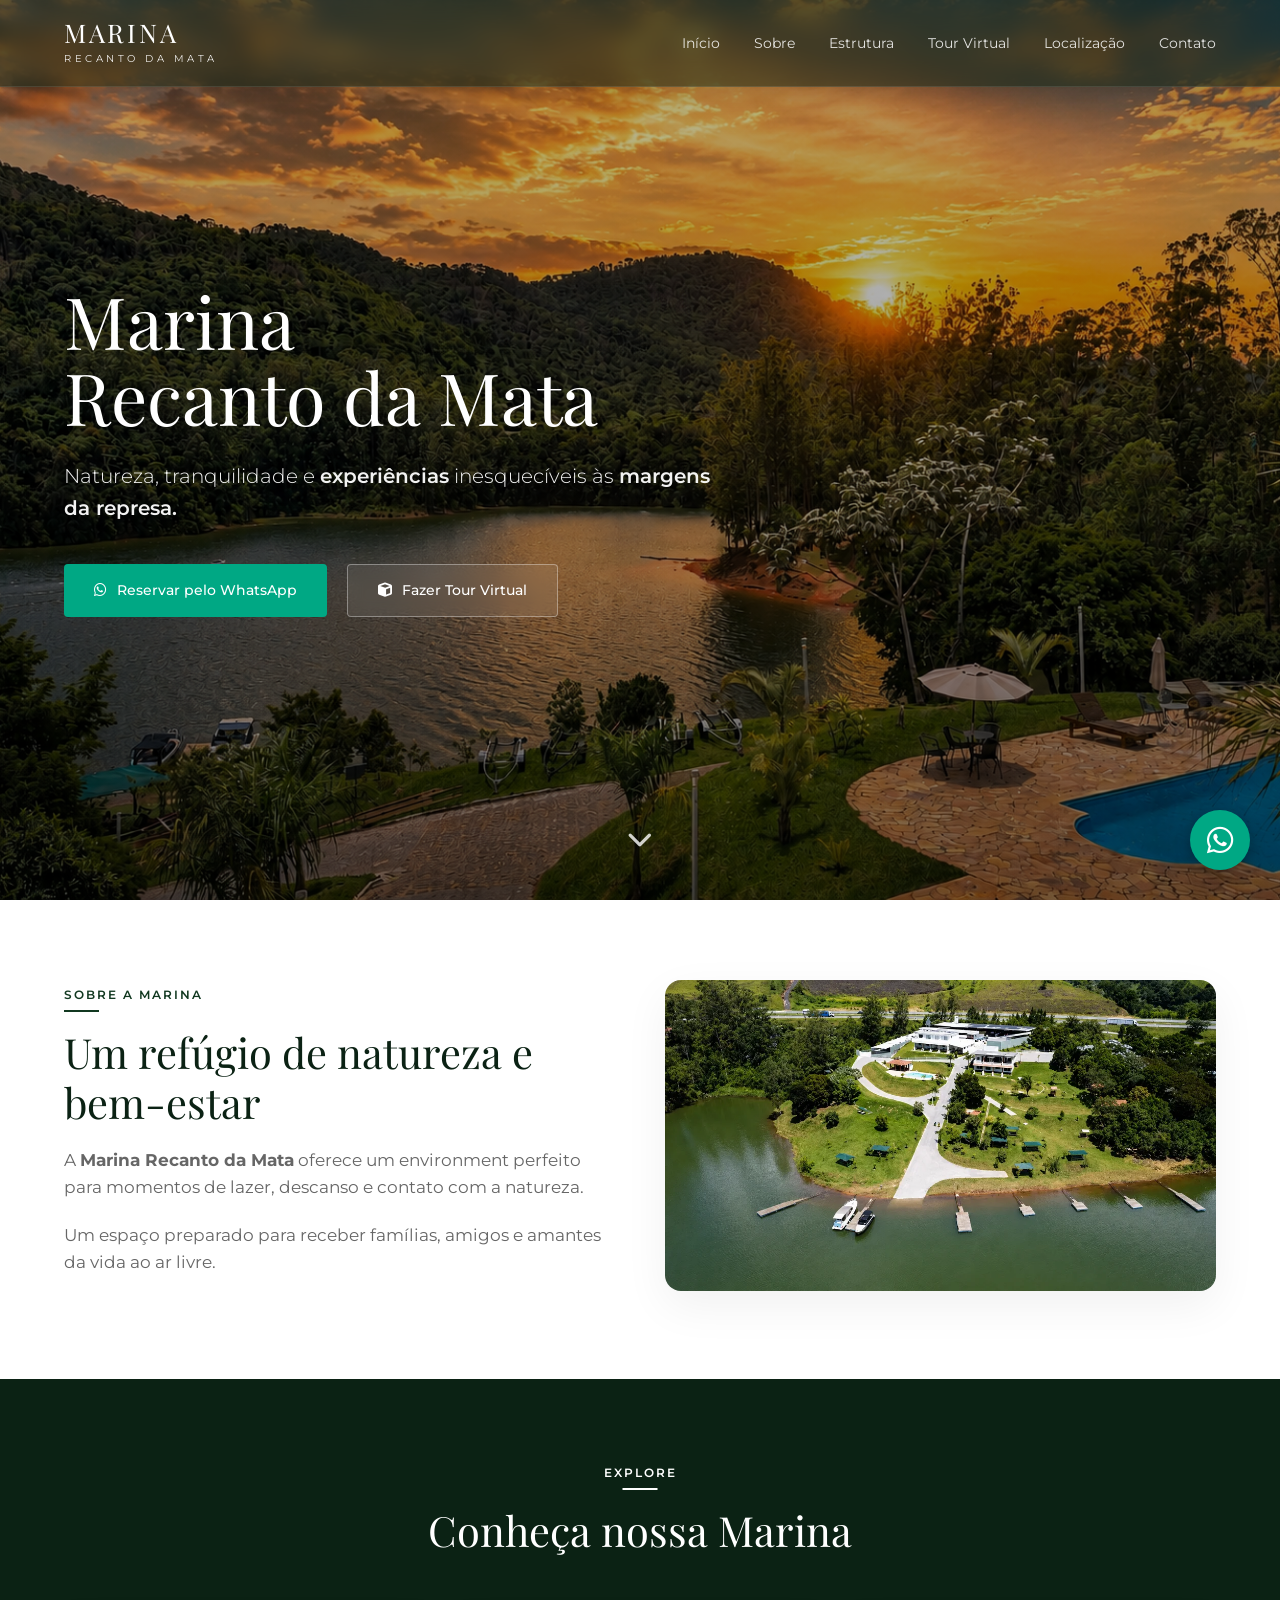
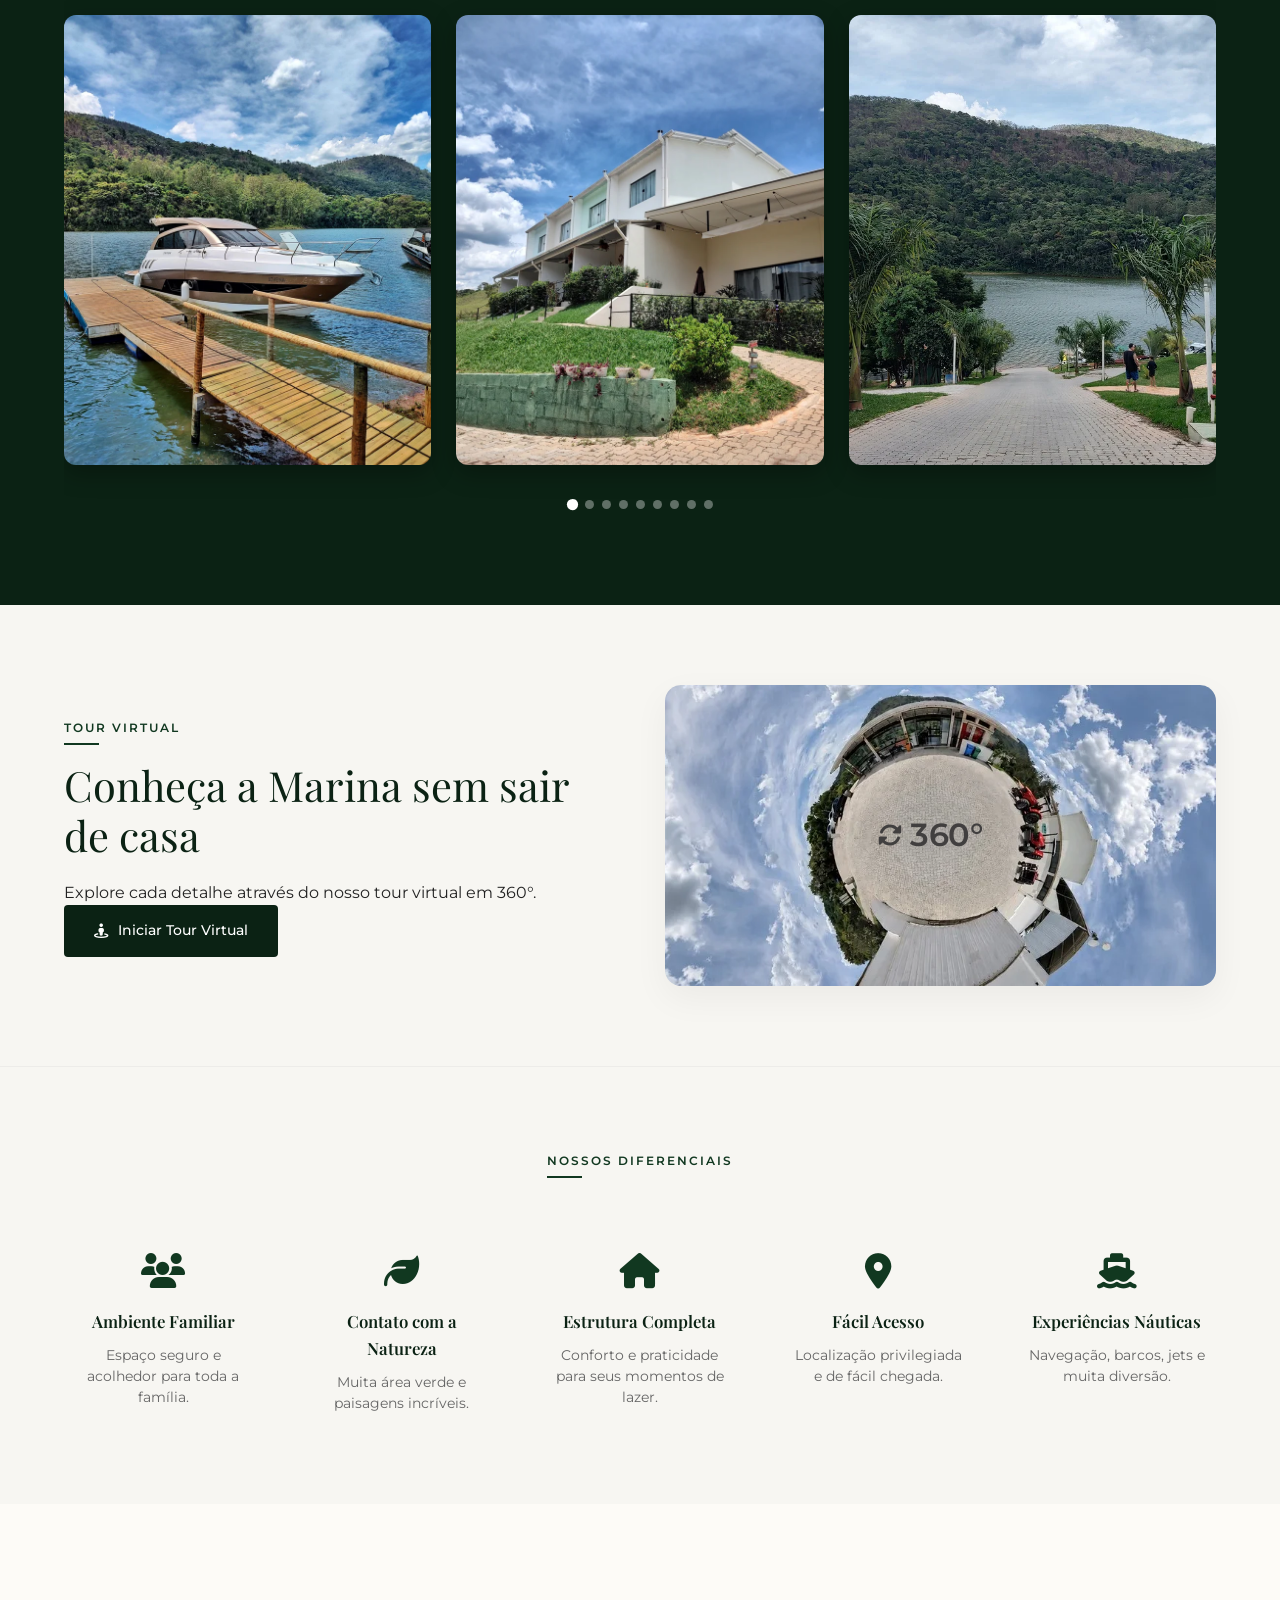
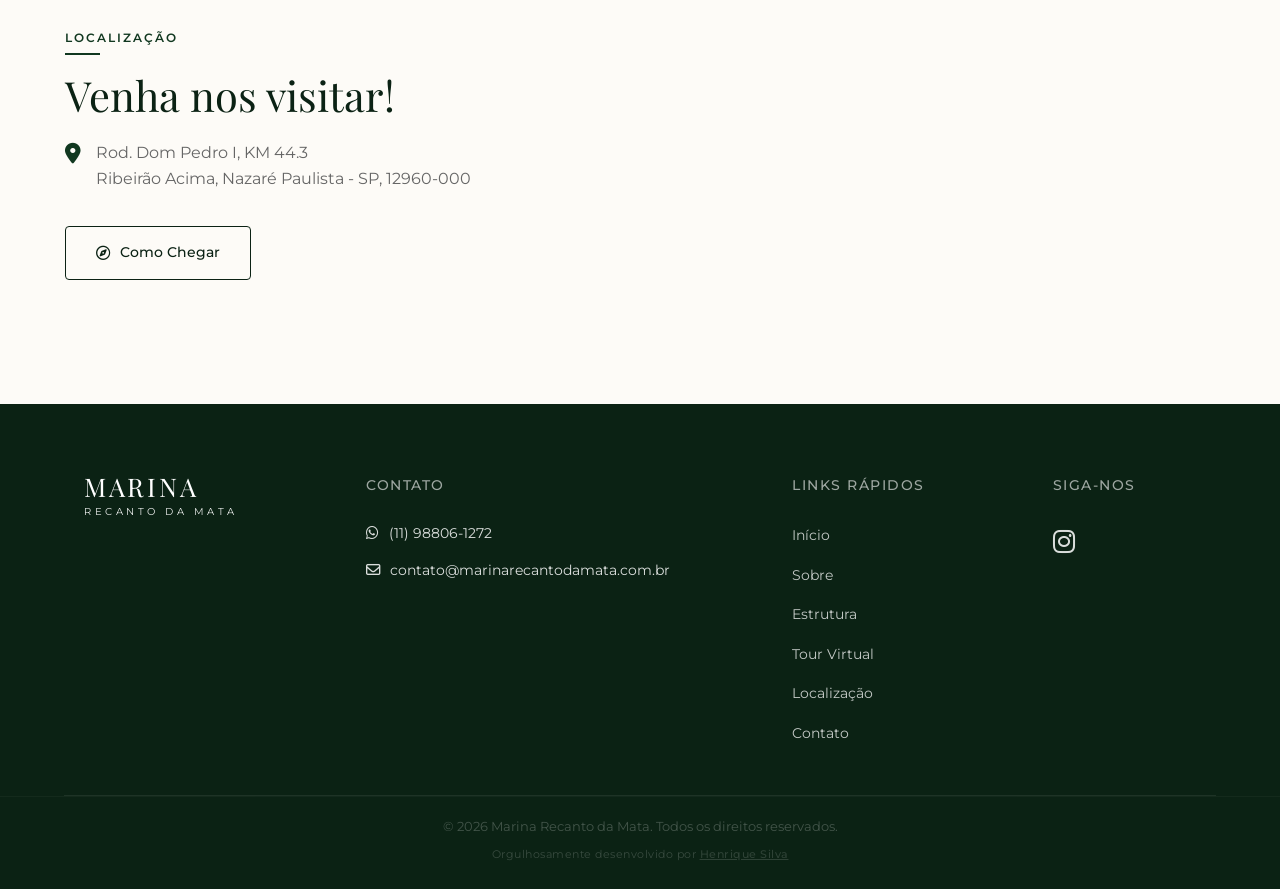
==== index.html @ a74bae54 "Versão final otimizada e ofuscada" ====
<!doctype html>
<html lang=pt-BR>
<head>
<meta charset=UTF-8>
<meta name=viewport content="width=device-width,initial-scale=1">
<title>Marina Recanto da Mata</title>
<link rel=preconnect href=https://fonts.googleapis.com>
<link rel=preconnect href=https://fonts.gstatic.com crossorigin>
<link href="https://fonts.googleapis.com/css2?family=Montserrat:wght@300;400;500;600&family=Playfair+Display:wght@400;600;700&display=swap" rel=stylesheet>
<link rel=stylesheet href=https://cdnjs.cloudflare.com/ajax/libs/font-awesome/6.4.0/css/all.min.css>
<link rel=stylesheet href=https://cdn.jsdelivr.net/npm/swiper@11/swiper-bundle.min.css>
<link rel=stylesheet href=https://cdn.jsdelivr.net/npm/@fancyapps/ui@5.0/dist/fancybox/fancybox.css>
<link rel=stylesheet href=style.css>
</head>
<body>
<header class=main-header>
<div class="container header-container">
<div class=logo>
<span class=logo-title>MARINA</span>
<span class=logo-subtitle>RECANTO DA MATA</span>
</div>
<nav class=nav-menu>
<a href=#inicio>Início</a>
<a href=#sobre>Sobre</a>
<a href=#estrutura>Estrutura</a>
<a href=#tour>Tour Virtual</a>
<a href=#localizacao>Localização</a>
<a href=#contato>Contato</a>
</nav>
</div>
</header>
<section id=inicio class=hero-section>
<div class="container hero-container">
<h1>Marina<br>Recanto da Mata</h1>
<p class=hero-tagline>Natureza, tranquilidade e <strong>experiências</strong> inesquecíveis às <strong>margens da represa.</strong></p>
<div class=hero-buttons>
<a href=https://wa.me/5511988061272 target=_blank class="btn btn-whatsapp">
<i class="fab fa-whatsapp"></i> Reservar pelo WhatsApp
</a>
<a href=#tour class="btn btn-tour">
<i class="fas fa-cube"></i> Fazer Tour Virtual
</a>
</div>
</div>
<div class=scroll-arrow>
<i class="fas fa-chevron-down"></i>
</div>
</section>
<section id=sobre class=sobre-section>
<div class="container grid-2">
<div class=sobre-content>
<span class=section-badge>SOBRE A MARINA</span>
<h2>Um refúgio de natureza e bem-estar</h2>
<p>A <strong>Marina Recanto da Mata</strong> oferece um environment perfeito para momentos de lazer, descanso e contato com a natureza.</p>
<p>Um espaço preparado para receber famílias, amigos e amantes da vida ao ar livre.</p>
</div>
<div class=sobre-image>
<img src=assets/sobre-marina.webp alt="Vista aérea da Marina Recanto da Mata">
</div>
</div>
</section>
<section id=estrutura class=explore-section>
<div class="container text-center">
<span class="section-badge badge-light">EXPLORE</span>
<h2 class=text-white>Conheça nossa Marina</h2>
<div class="swiper mySwiper">
<div class=swiper-wrapper>
<div class=swiper-slide>
<div class=gallery-item>
<a href=assets/galeria1_resultado.webp data-fancybox=galeria-marina>
<img src=assets/galeria1_resultado.webp alt="Estrutura 1">
</a>
</div>
</div>
<div class=swiper-slide>
<div class=gallery-item>
<a href=assets/galeria2_resultado.webp data-fancybox=galeria-marina>
<img src=assets/galeria2_resultado.webp alt="Estrutura 2">
</a>
</div>
</div>
<div class=swiper-slide>
<div class=gallery-item>
<a href=assets/galeria3_resultado.webp data-fancybox=galeria-marina>
<img src=assets/galeria3_resultado.webp alt="Estrutura 3">
</a>
</div>
</div>
<div class=swiper-slide>
<div class=gallery-item>
<a href=assets/galeria4_resultado.webp data-fancybox=galeria-marina>
<img src=assets/galeria4_resultado.webp alt="Estrutura 4">
</a>
</div>
</div>
<div class=swiper-slide>
<div class=gallery-item>
<a href=assets/galeria5_resultado.webp data-fancybox=galeria-marina>
<img src=assets/galeria5_resultado.webp alt="Estrutura 5">
</a>
</div>
</div>
<div class=swiper-slide>
<div class=gallery-item>
<a href=assets/galeria6_resultado.webp data-fancybox=galeria-marina>
<img src=assets/galeria6_resultado.webp alt="Estrutura 6">
</a>
</div>
</div>
<div class=swiper-slide>
<div class=gallery-item>
<a href=assets/galeria7_resultado.webp data-fancybox=galeria-marina>
<img src=assets/galeria7_resultado.webp alt="Estrutura 7">
</a>
</div>
</div>
<div class=swiper-slide>
<div class=gallery-item>
<a href=assets/galeria8_resultado.webp data-fancybox=galeria-marina>
<img src=assets/galeria8_resultado.webp alt="Estrutura 8">
</a>
</div>
</div>
<div class=swiper-slide>
<div class=gallery-item>
<a href=assets/galeria9_resultado.webp data-fancybox=galeria-marina>
<img src=assets/galeria9_resultado.webp alt="Estrutura 9">
</a>
</div>
</div>
</div>
<div class=swiper-pagination></div>
</div>
</div>
</section>
<section id=tour class=tour-section>
<div class="container grid-2">
<div class=tour-content>
<span class=section-badge>TOUR VIRTUAL</span>
<h2>Conheça a Marina sem sair de casa</h2>
<p>Explore cada detalhe através do nosso tour virtual em 360°.</p>
<a href=# class="btn btn-dark-tour"><i class="fas fa-street-view"></i> Iniciar Tour Virtual</a>
</div>
<div class=tour-banner>
<img src=assets/preview-tour.webp alt="Preview Tour 360">
<div class=badge-360>
<i class="fas fa-sync-alt"></i><span>360°</span>
</div>
</div>
</div>
</section>
<section class=diferenciais-section>
<div class=container>
<div class=text-center>
<span class=section-badge>NOSSOS DIFERENCIAIS</span>
</div>
<div class=diferenciais-grid>
<div class=diferencial-item>
<i class="fas fa-users item-icon"></i>
<h3>Ambiente Familiar</h3>
<p>Espaço seguro e acolhedor para toda a família.</p>
</div>
<div class=diferencial-item>
<i class="fas fa-leaf item-icon"></i>
<h3>Contato com a Natureza</h3>
<p>Muita área verde e paisagens incríveis.</p>
</div>
<div class=diferencial-item>
<i class="fas fa-home item-icon"></i>
<h3>Estrutura Completa</h3>
<p>Conforto e praticidade para seus momentos de lazer.</p>
</div>
<div class=diferencial-item>
<i class="fas fa-map-marker-alt item-icon"></i>
<h3>Fácil Acesso</h3>
<p>Localização privilegiada e de fácil chegada.</p>
</div>
<div class=diferencial-item>
<i class="fas fa-ship item-icon"></i>
<h3>Experiências Náuticas</h3>
<p>Navegação, barcos, jets e muita diversão.</p>
</div>
</div>
</div>
</section>
<section id=localizacao class=localizacao-section>
<div class="container-fluid grid-2-special">
<div class=localizacao-content>
<span class=section-badge>LOCALIZAÇÃO</span>
<h2>Venha nos visitar!</h2>
<div class=address-box>
<i class="fas fa-map-marker-alt"></i>
<p>Rod. Dom Pedro I, KM 44.3<br>Ribeirão Acima, Nazaré Paulista - SP, 12960-000</p>
</div>
<a href=https://maps.app.goo.gl/9sa6LUnuPkdQ67Bv5 target=_blank class="btn btn-outline-dark">
<i class="far fa-compass"></i> Como Chegar
</a>
</div>
<div class=map-container>
<iframe src="https://www.google.com/maps/embed?pb=!1m18!1m12!1m3!1d3667.5814678213937!2d-46.33232830901492!3d-23.18547078140979!2m3!1f0!2f0!3f0!3m2!1i1024!2i768!4f13.1!3m3!1m2!1s0x94ce9b3322a90127%3A0x82143a314d010b9f!2sMarina%20Recanto%20da%20Mata!5e0!3m2!1spt-BR!2sbr!4v1780842543888!5m2!1spt-BR!2sbr" width=100% height=100% style=border:0 allowfullscreen loading=lazy referrerpolicy=no-referrer-when-downgrade>
</iframe>
</div>
</div>
</section>
<footer id=contato class=main-footer>
<div class="container footer-container">
<div class=footer-brand>
<span class=logo-title>MARINA</span>
<span class=logo-subtitle>RECANTO DA MATA</span>
</div>
<div class=footer-column>
<h4>Contato</h4>
<ul class=footer-contact-list>
<li><i class="fab fa-whatsapp"></i> (11) 98806-1272</li>
<li><i class="far fa-envelope"></i> contato@marinarecantodamata.com.br</li>
</ul>
</div>
<div class=footer-column>
<h4>Links Rápidos</h4>
<ul class=footer-links-list>
<li><a href=#inicio>Início</a></li>
<li><a href=#sobre>Sobre</a></li>
<li><a href=#estrutura>Estrutura</a></li>
<li><a href=#tour>Tour Virtual</a></li>
<li><a href=#localizacao>Localização</a></li>
<li><a href=#contato>Contato</a></li>
</ul>
</div>
<div class=footer-column>
<h4>Siga-nos</h4>
<div class=social-icons>
<a href="https://www.instagram.com/marinarecantodamata/?utm_medium=copy_link" target=_blank><i class="fab fa-instagram"></i></a>
</div>
</div>
</div>
<div class="footer-bottom text-center" style="border-top:1px solid rgba(255,255,255,.08);padding-top:20px">
<p style=font-size:.8rem;opacity:.5;margin:0>© 2026 Marina Recanto da Mata. Todos os direitos reservados.</p>
<p style=margin-top:8px;font-size:.7rem;opacity:.4;letter-spacing:.5px>
Orgulhosamente desenvolvido por
<a href=https://wa.me/5511999814081 target=_blank style=color:#fff;text-decoration:underline;font-weight:500;opacity:.8>
Henrique Silva
</a>
</p>
</div>
</footer>
<a href=https://wa.me/5511988061272 target=_blank class=whatsapp-floating>
<i class="fab fa-whatsapp"></i>
</a>
<script src=https://cdn.jsdelivr.net/npm/swiper@11/swiper-bundle.min.js></script>
<script src=https://cdn.jsdelivr.net/npm/@fancyapps/ui@5.0/dist/fancybox/fancybox.umd.js></script>
<script src=script.js></script>
</body>
</html>
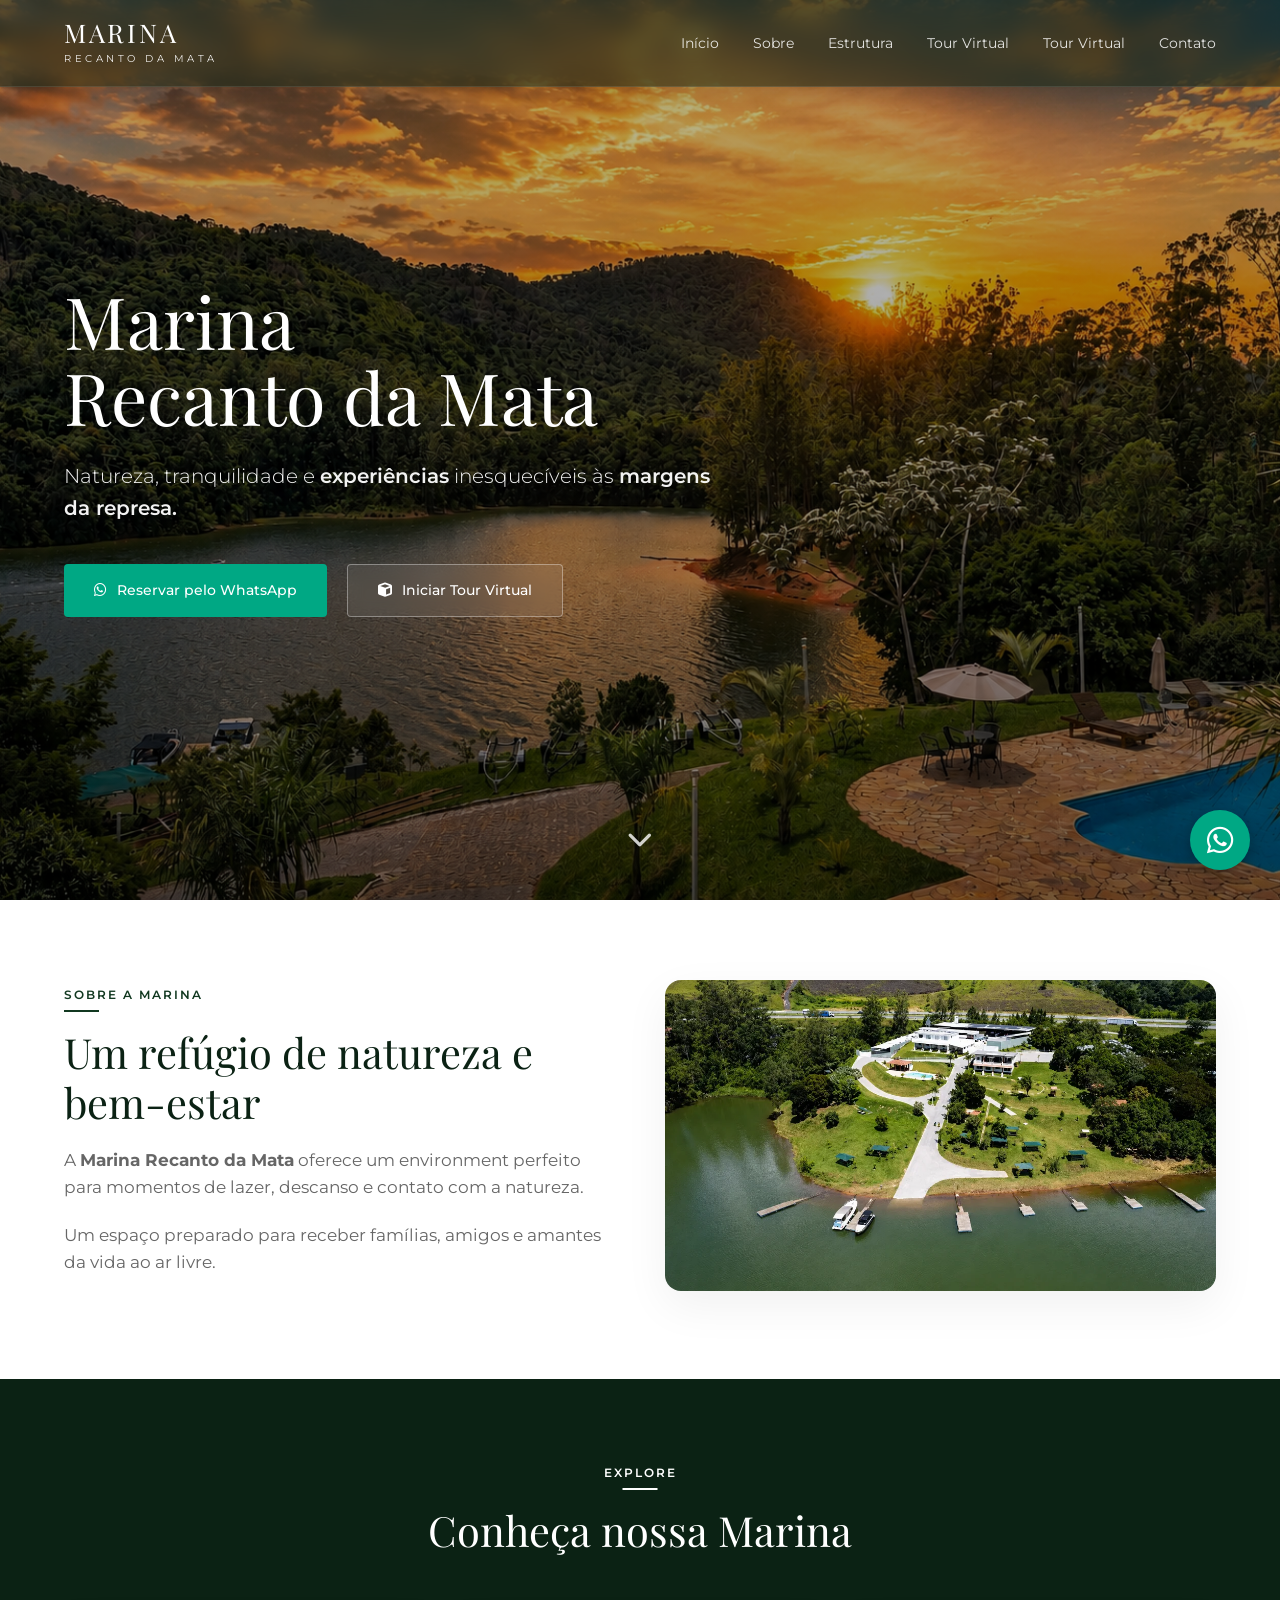
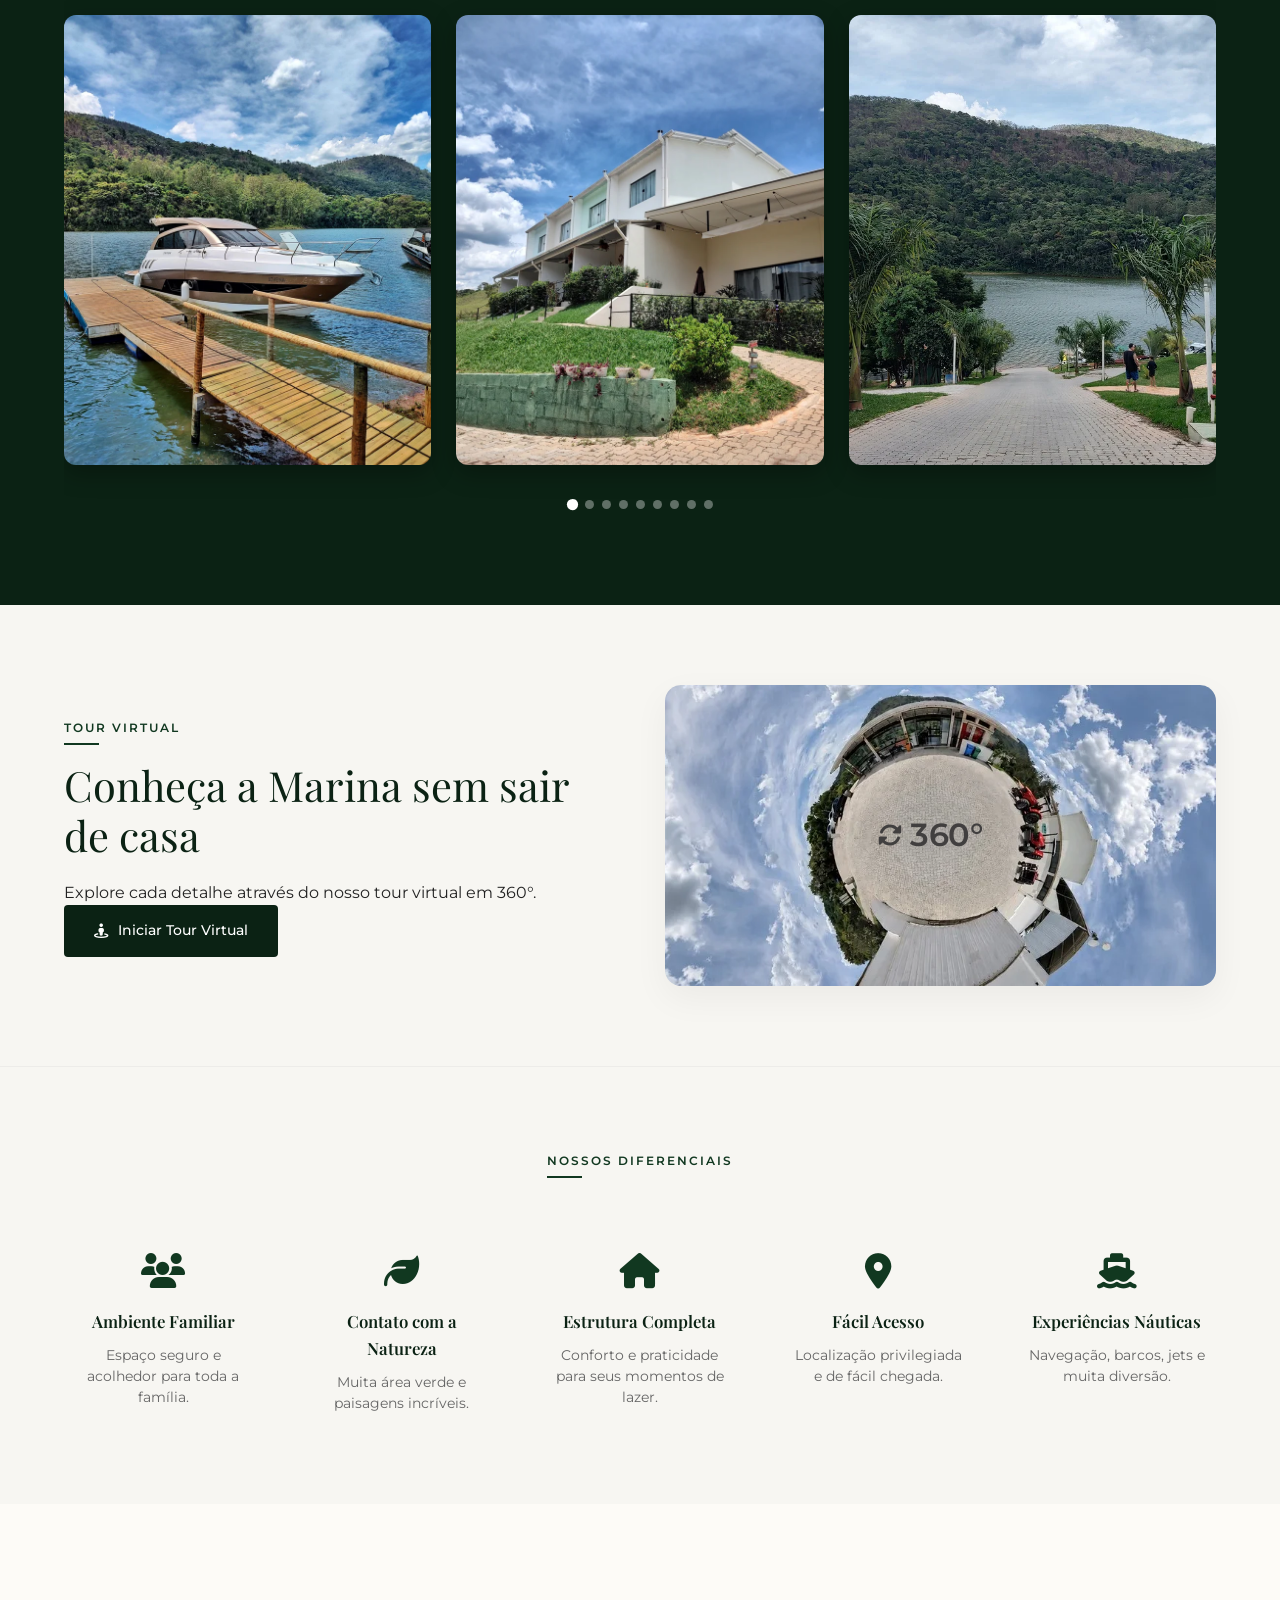
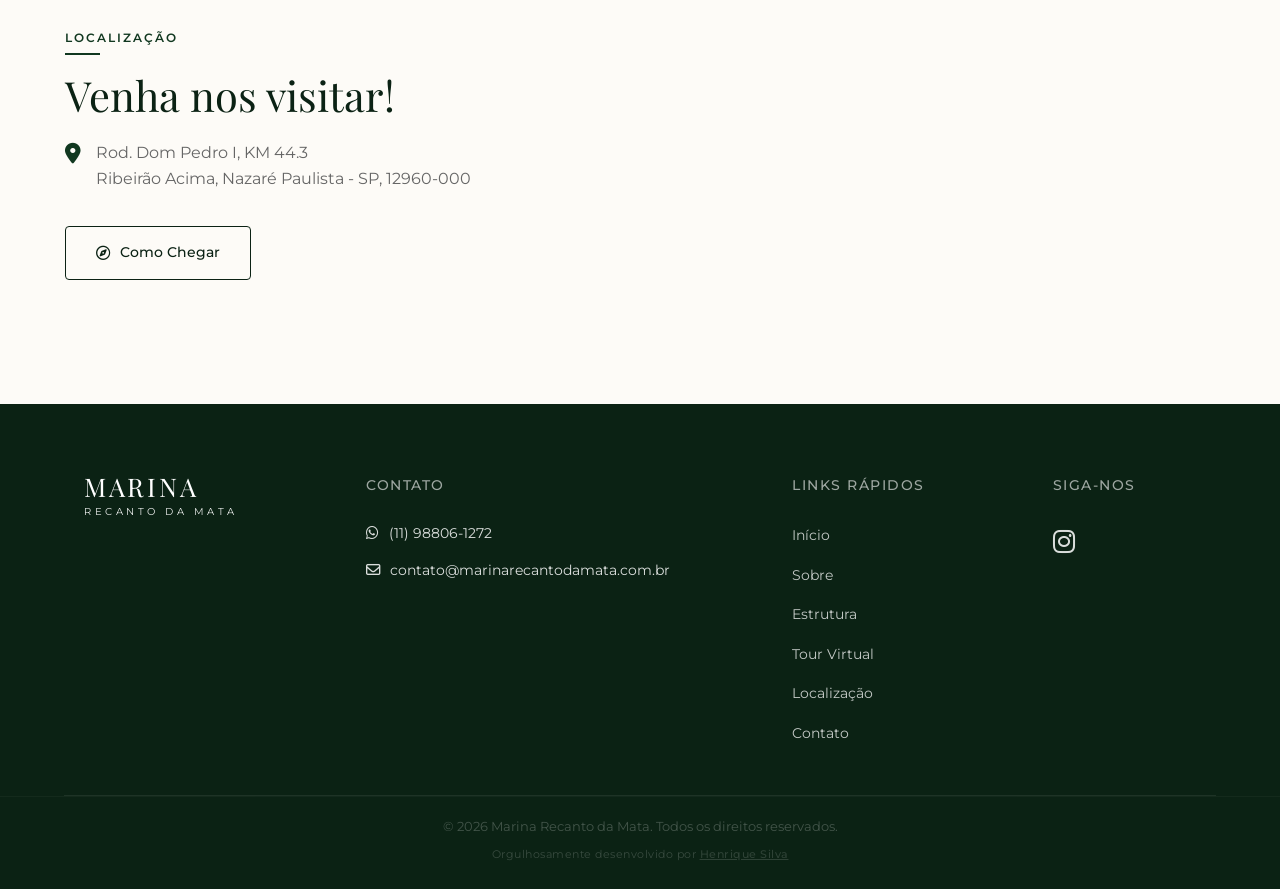
==== commit 89d98637: "adição tour virtual" ====
--- a/index.html
+++ b/index.html
@@ -25,7 +25,7 @@
 <a href=#sobre>Sobre</a>
 <a href=#estrutura>Estrutura</a>
 <a href=#tour>Tour Virtual</a>
-<a href=#localizacao>Localização</a>
+<a href="tour-marina-destino/index.html">Tour Virtual</a>
 <a href=#contato>Contato</a>
 </nav>
 </div>
@@ -38,8 +38,8 @@
 <a href=https://wa.me/5511988061272 target=_blank class="btn btn-whatsapp">
 <i class="fab fa-whatsapp"></i> Reservar pelo WhatsApp
 </a>
-<a href=#tour class="btn btn-tour">
-<i class="fas fa-cube"></i> Fazer Tour Virtual
+<a href="tour-marina-destino/index.html" target="_blank" class="btn btn-tour">
+<i class="fas fa-cube"></i> Iniciar Tour Virtual
 </a>
 </div>
 </div>
@@ -140,7 +140,7 @@
 <span class=section-badge>TOUR VIRTUAL</span>
 <h2>Conheça a Marina sem sair de casa</h2>
 <p>Explore cada detalhe através do nosso tour virtual em 360°.</p>
-<a href=# class="btn btn-dark-tour"><i class="fas fa-street-view"></i> Iniciar Tour Virtual</a>
+<a href="tour-marina-destino/index.html" class="btn btn-dark-tour"><i class="fas fa-street-view"></i> Iniciar Tour Virtual</a>
 </div>
 <div class=tour-banner>
 <img src=assets/preview-tour.webp alt="Preview Tour 360">
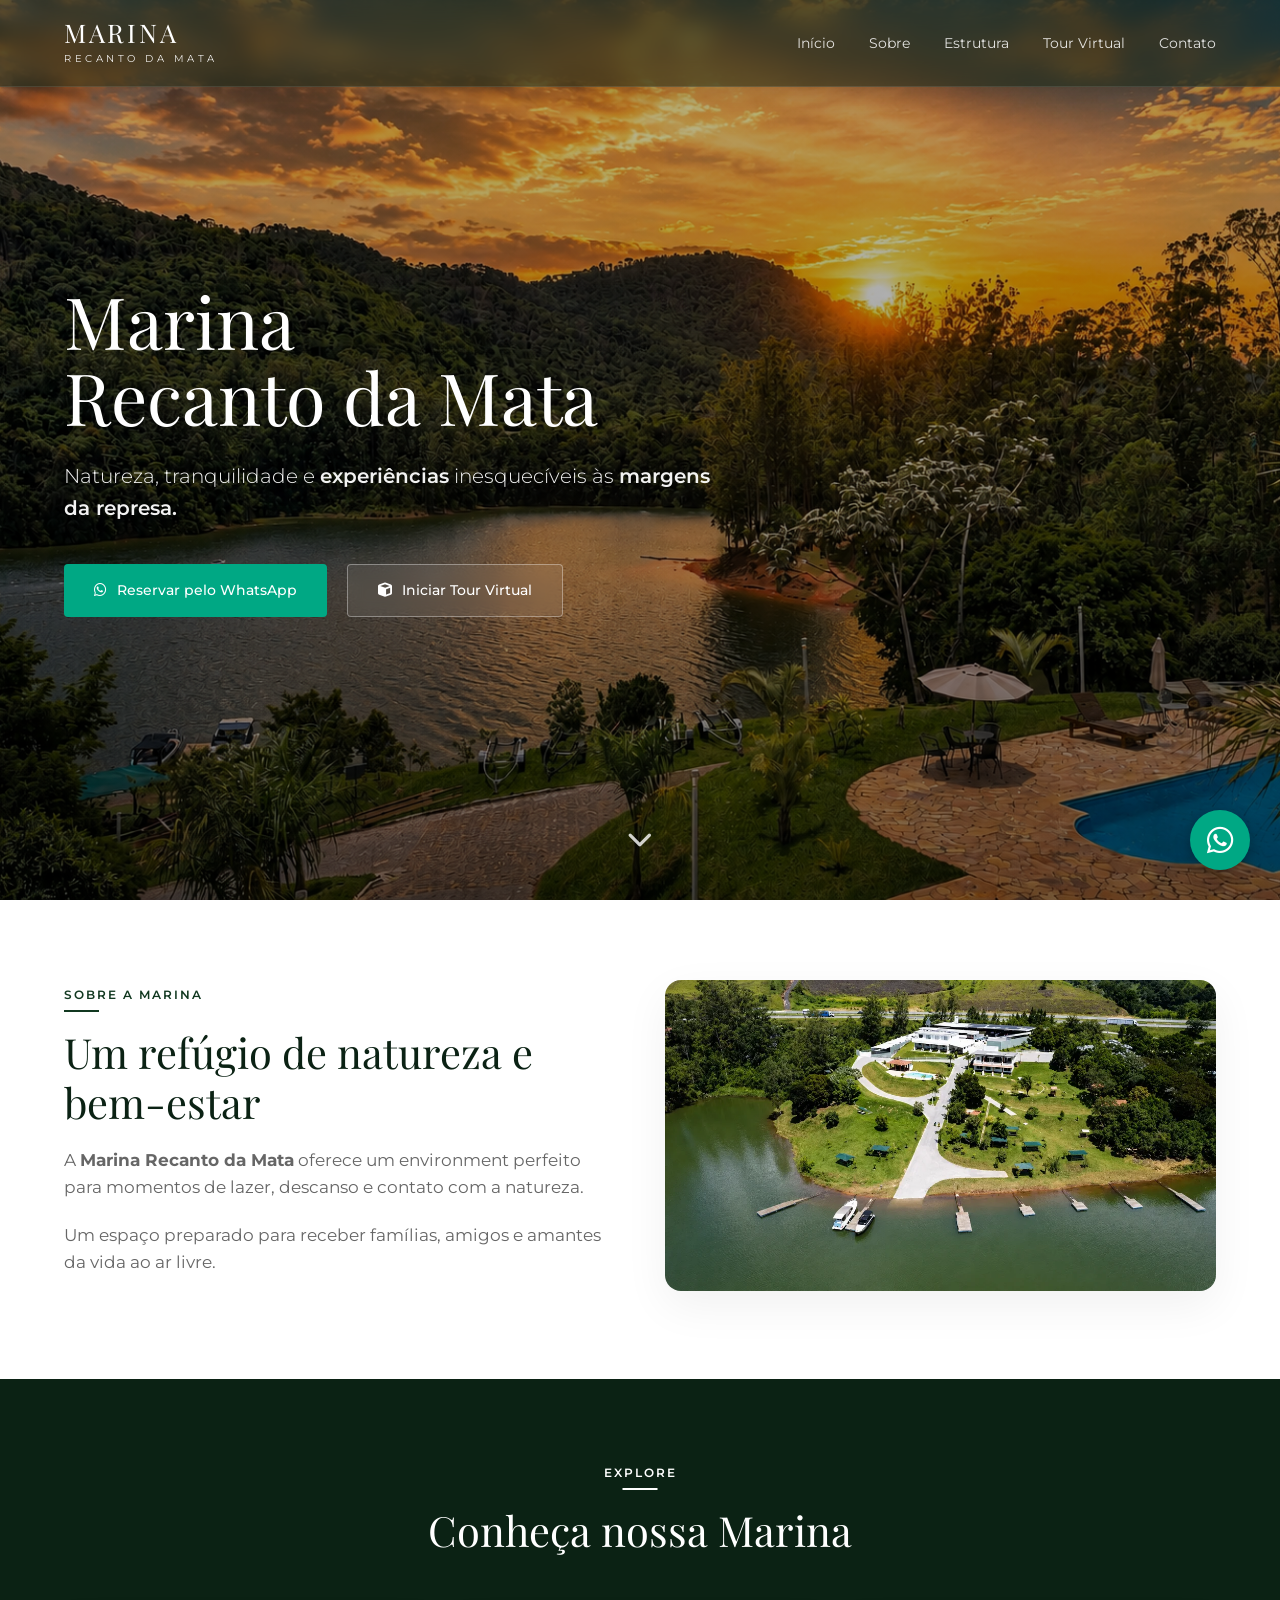
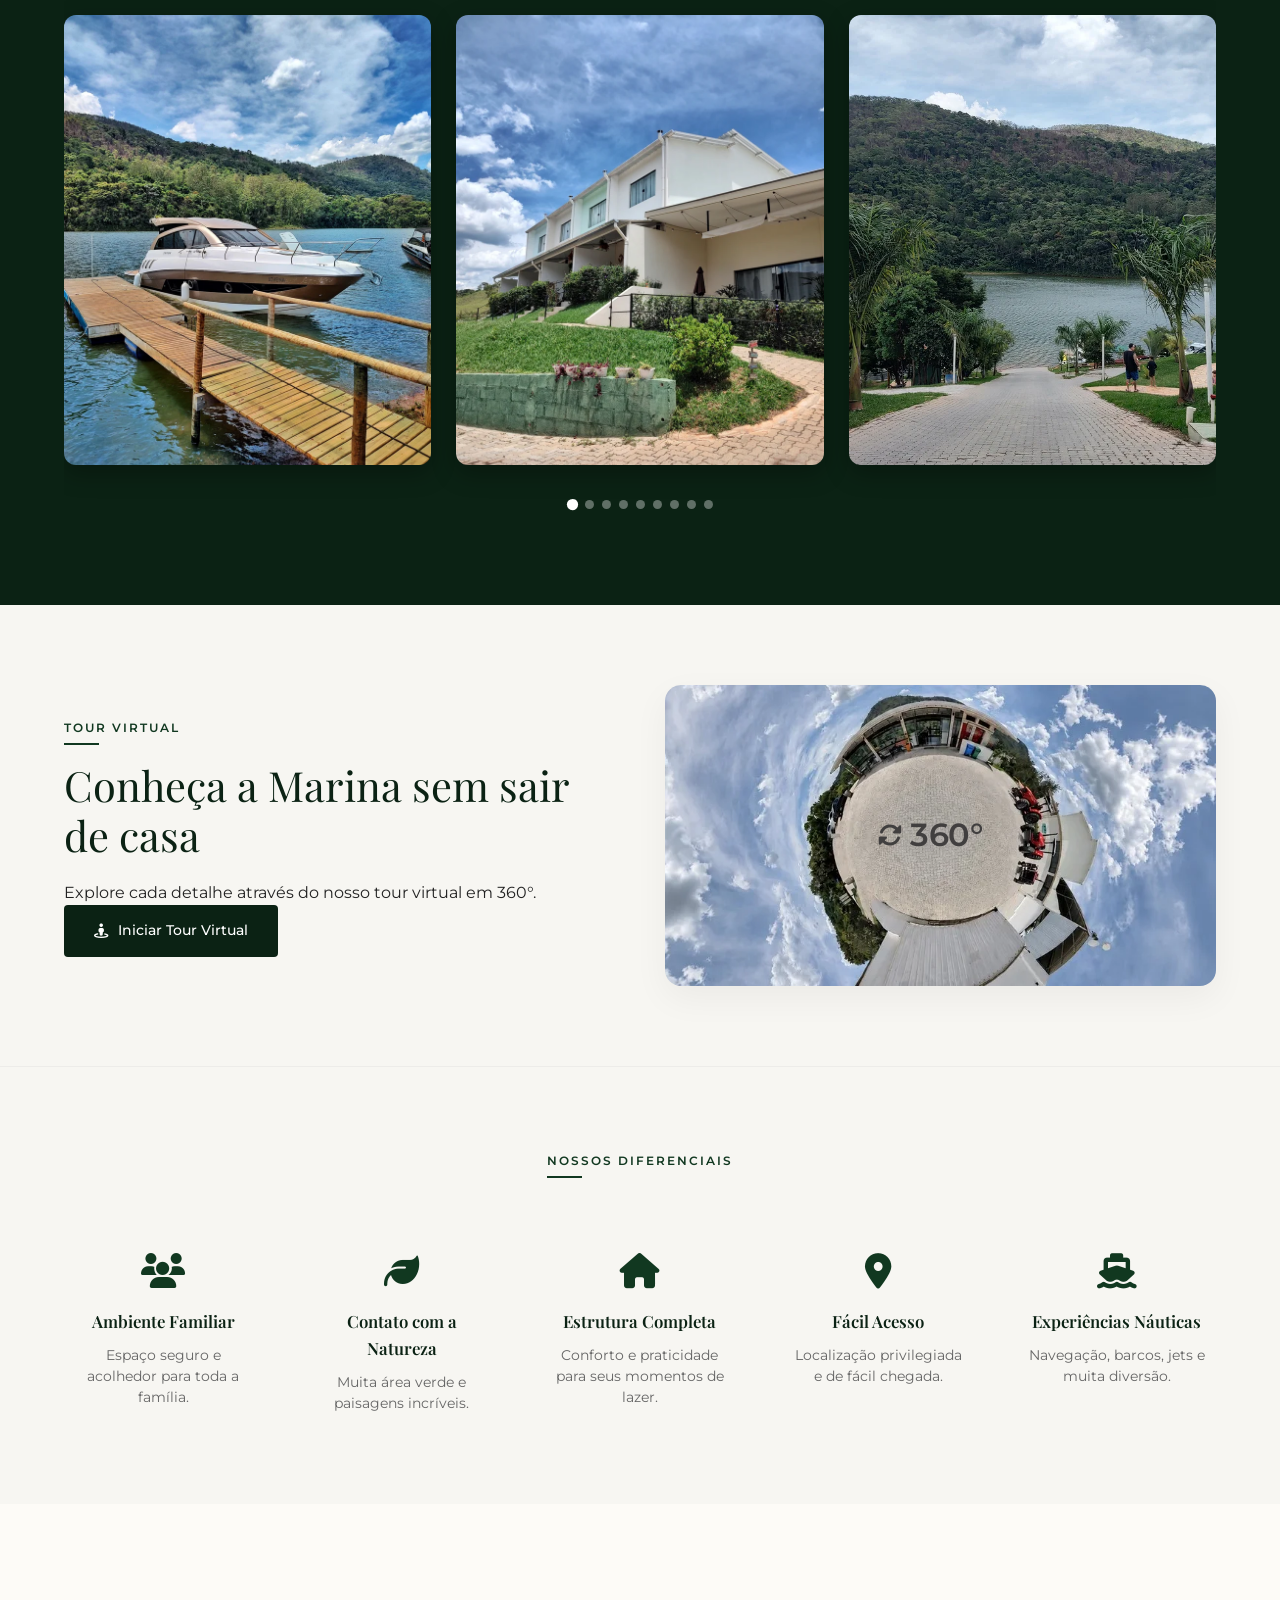
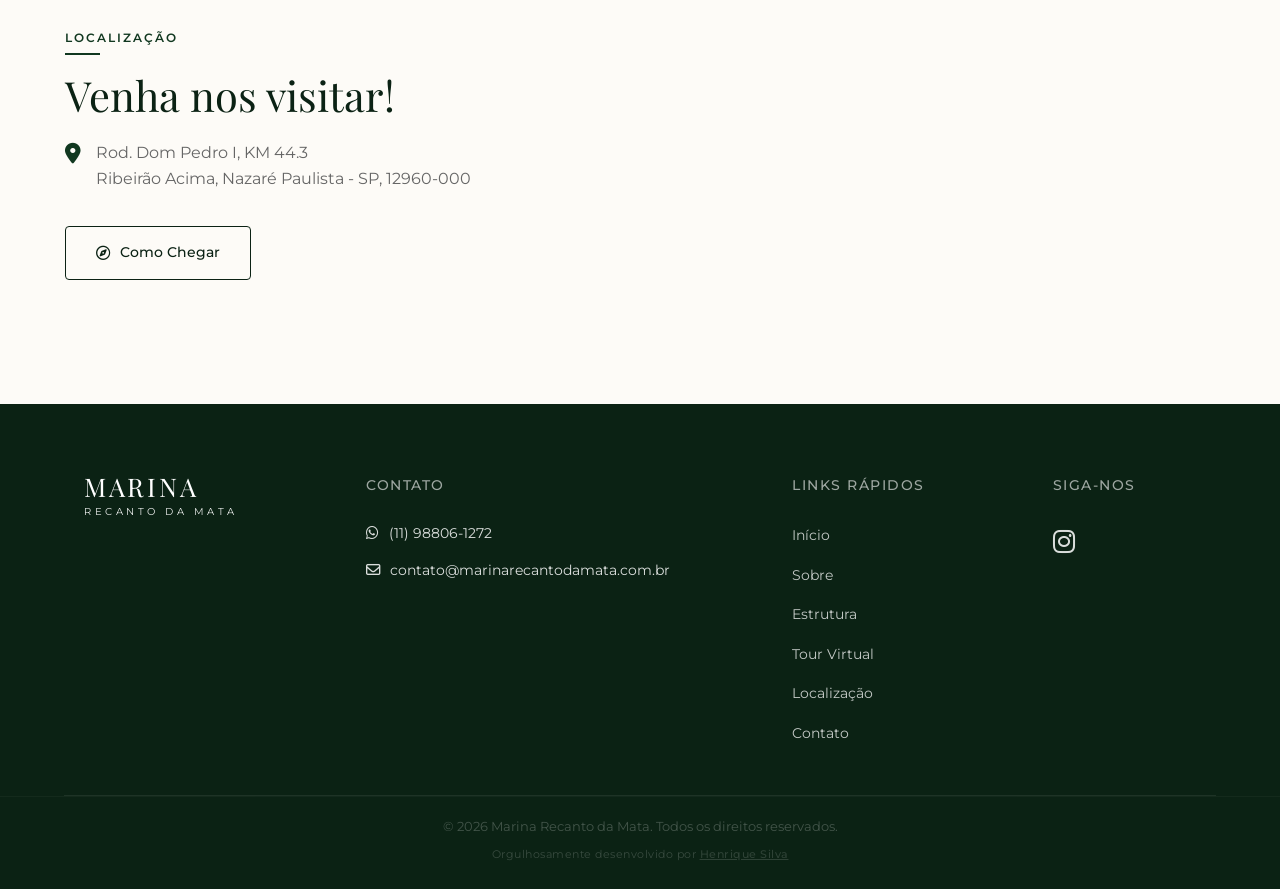
==== commit be3e9f61: "duplicidade de tour" ====
--- a/index.html
+++ b/index.html
@@ -24,7 +24,6 @@
 <a href=#inicio>Início</a>
 <a href=#sobre>Sobre</a>
 <a href=#estrutura>Estrutura</a>
-<a href=#tour>Tour Virtual</a>
 <a href="tour-marina-destino/index.html">Tour Virtual</a>
 <a href=#contato>Contato</a>
 </nav>
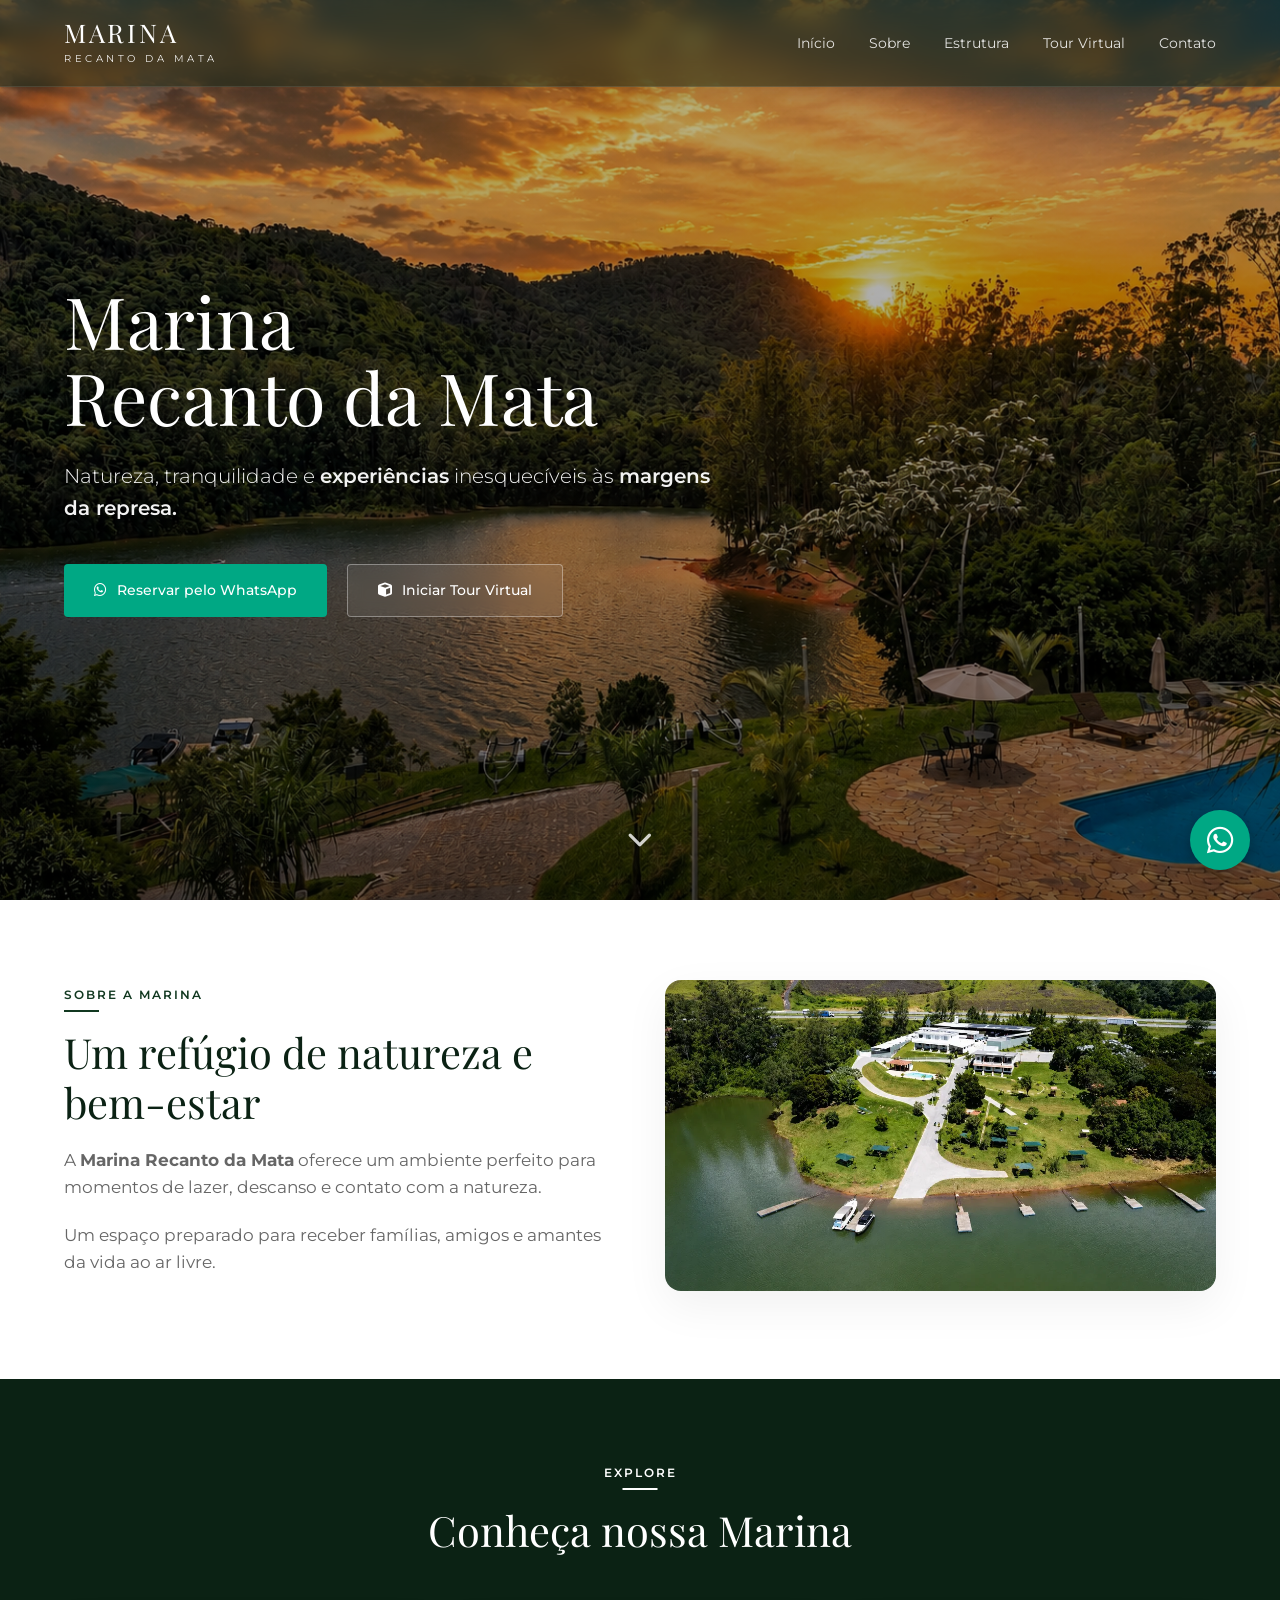
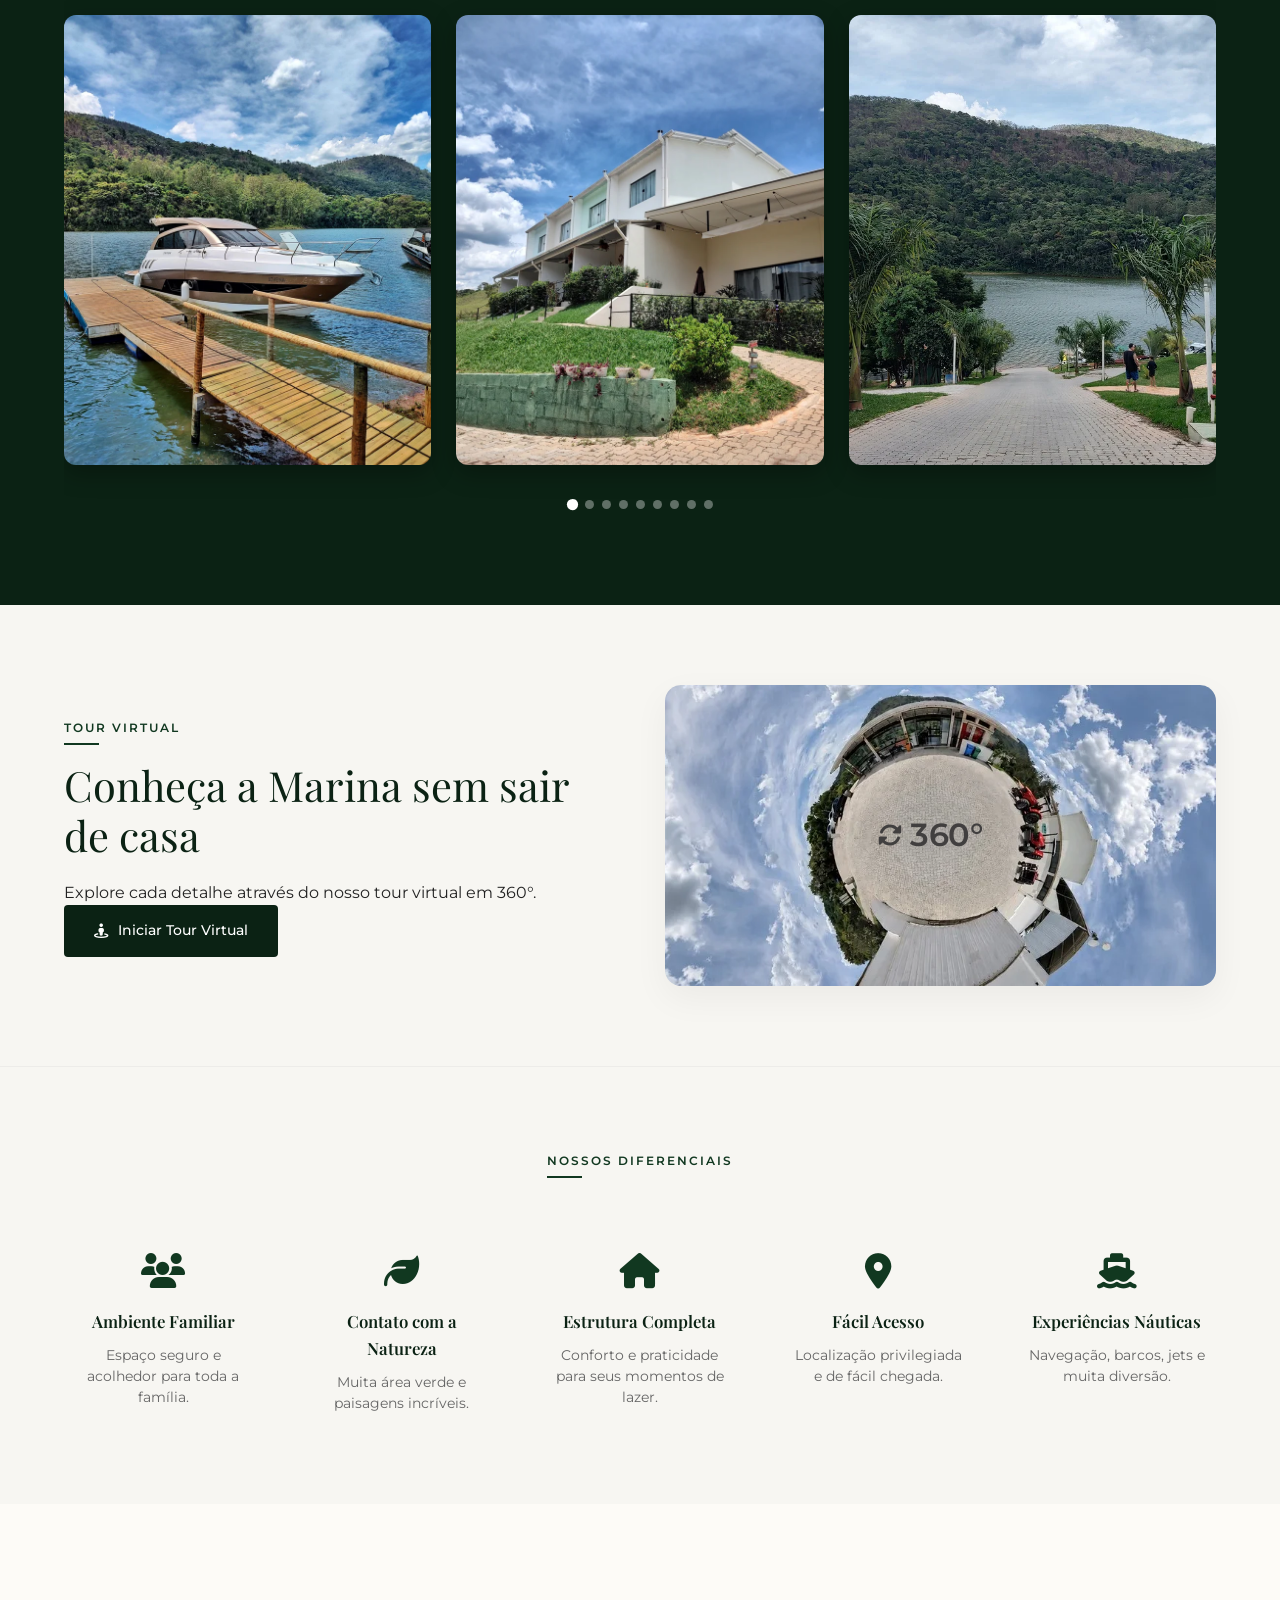
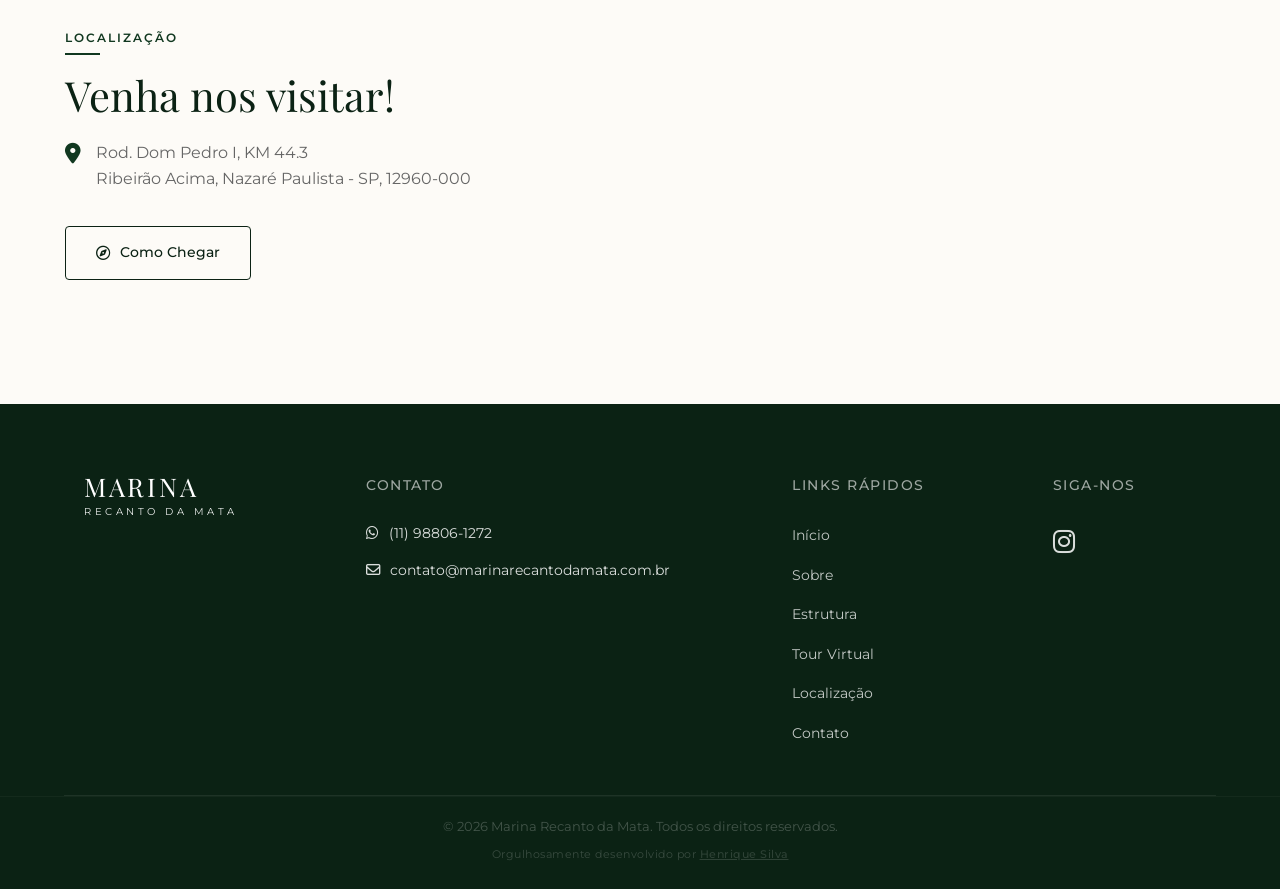
==== commit d8caf2d0: "erro de texto" ====
--- a/index.html
+++ b/index.html
@@ -51,7 +51,7 @@
 <div class=sobre-content>
 <span class=section-badge>SOBRE A MARINA</span>
 <h2>Um refúgio de natureza e bem-estar</h2>
-<p>A <strong>Marina Recanto da Mata</strong> oferece um environment perfeito para momentos de lazer, descanso e contato com a natureza.</p>
+<p>A <strong>Marina Recanto da Mata</strong> oferece um ambiente perfeito para momentos de lazer, descanso e contato com a natureza.</p>
 <p>Um espaço preparado para receber famílias, amigos e amantes da vida ao ar livre.</p>
 </div>
 <div class=sobre-image>
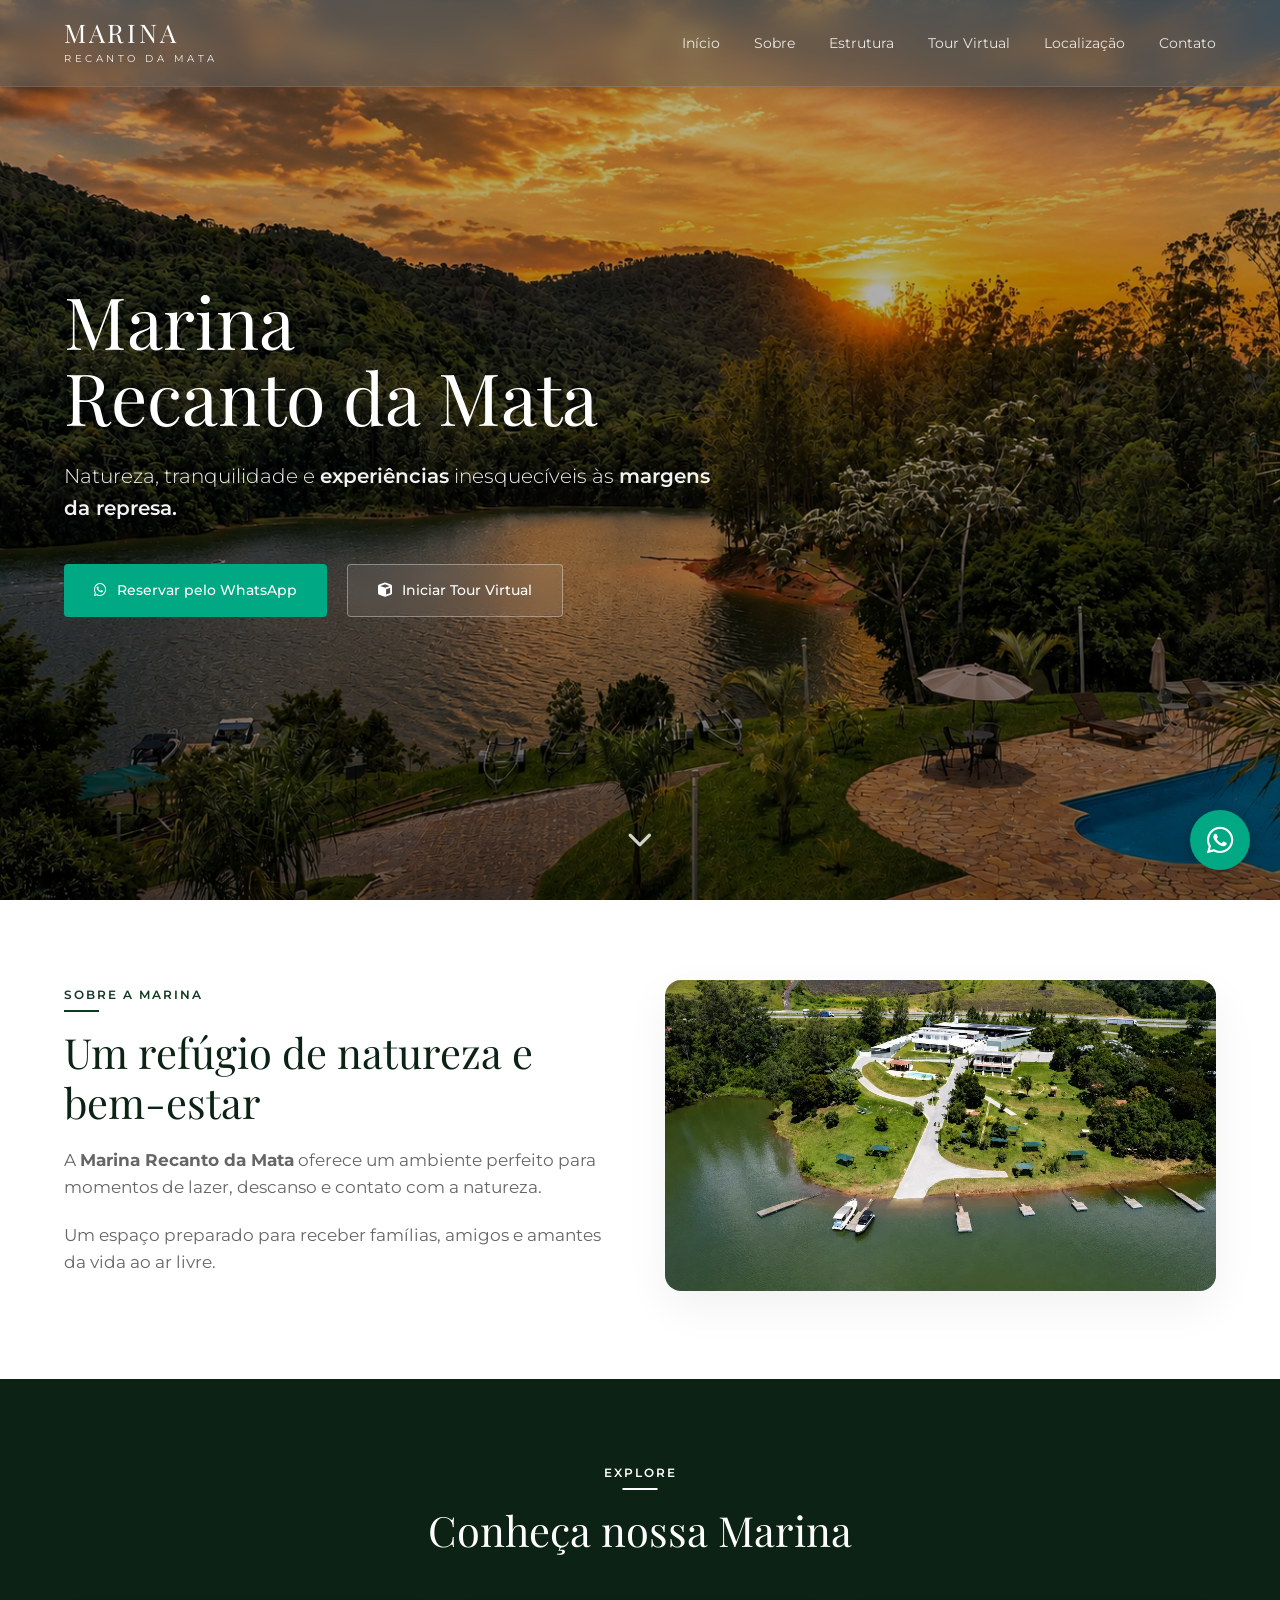
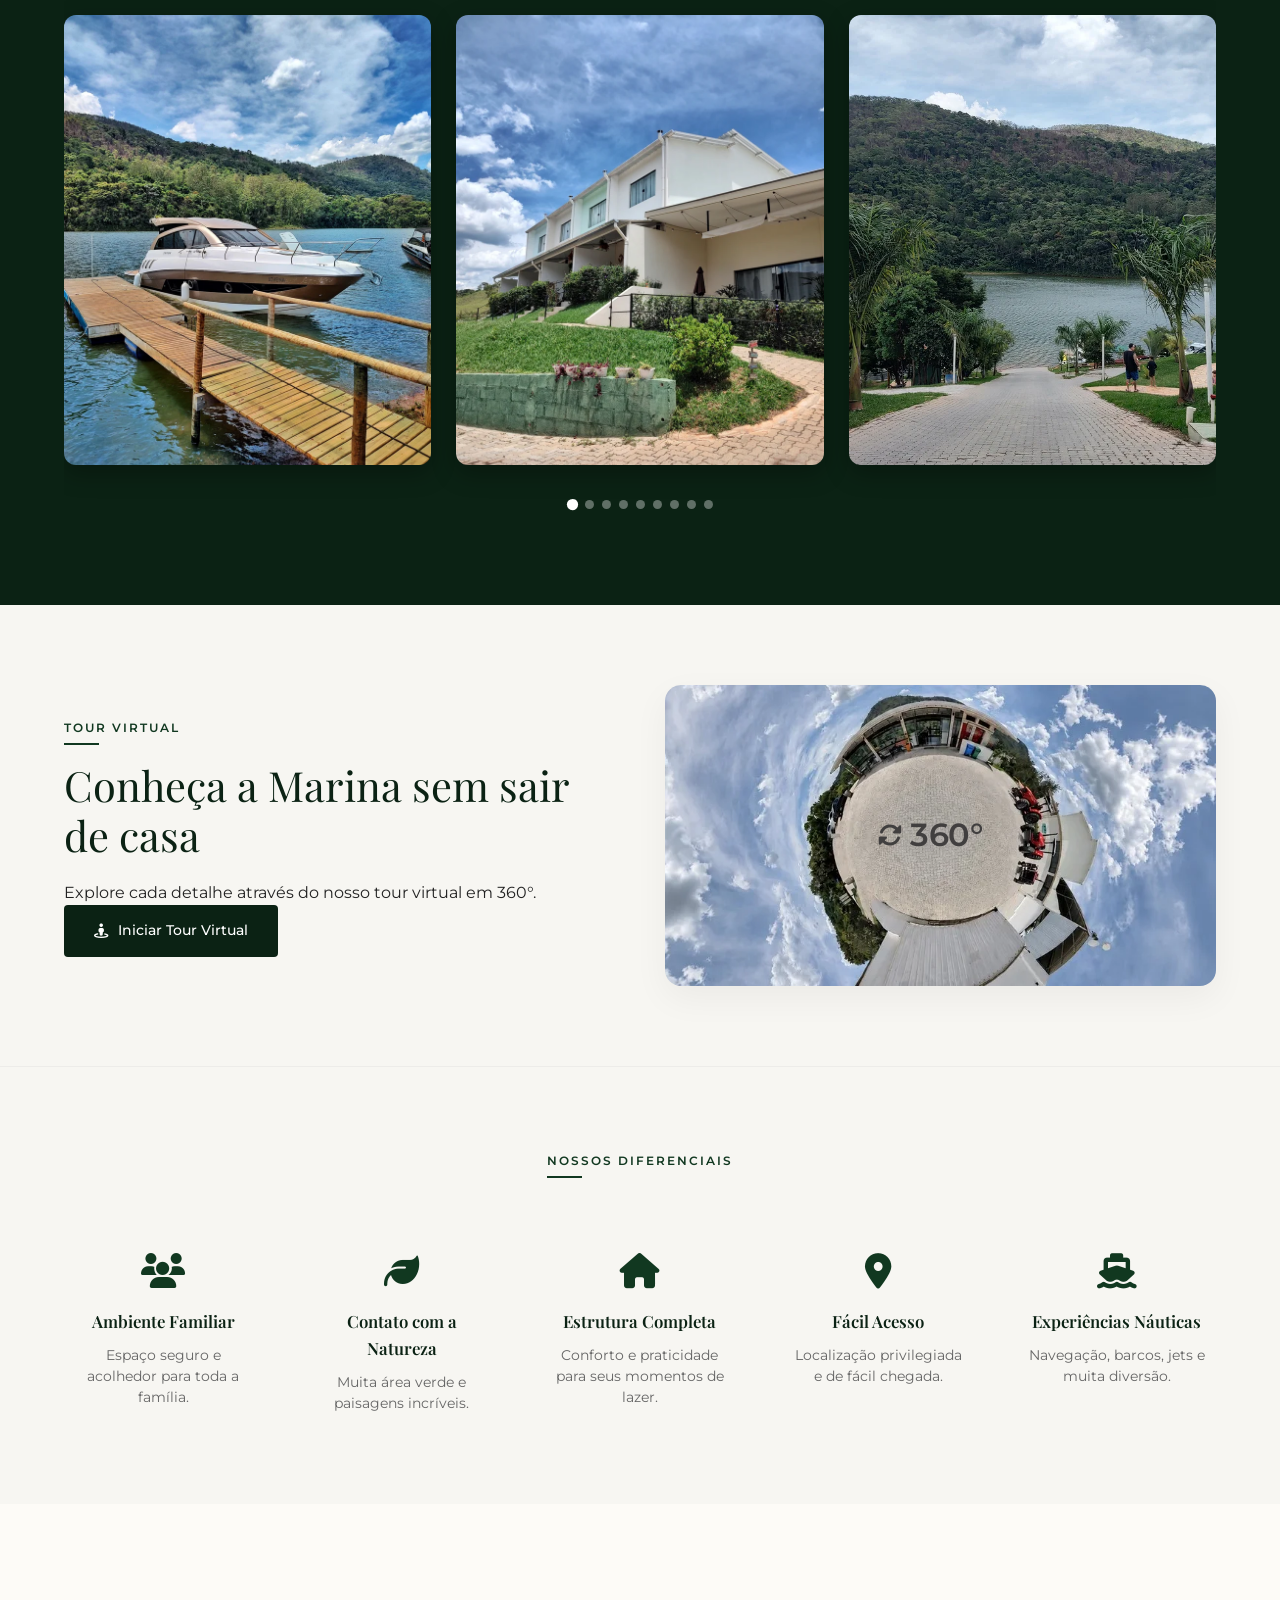
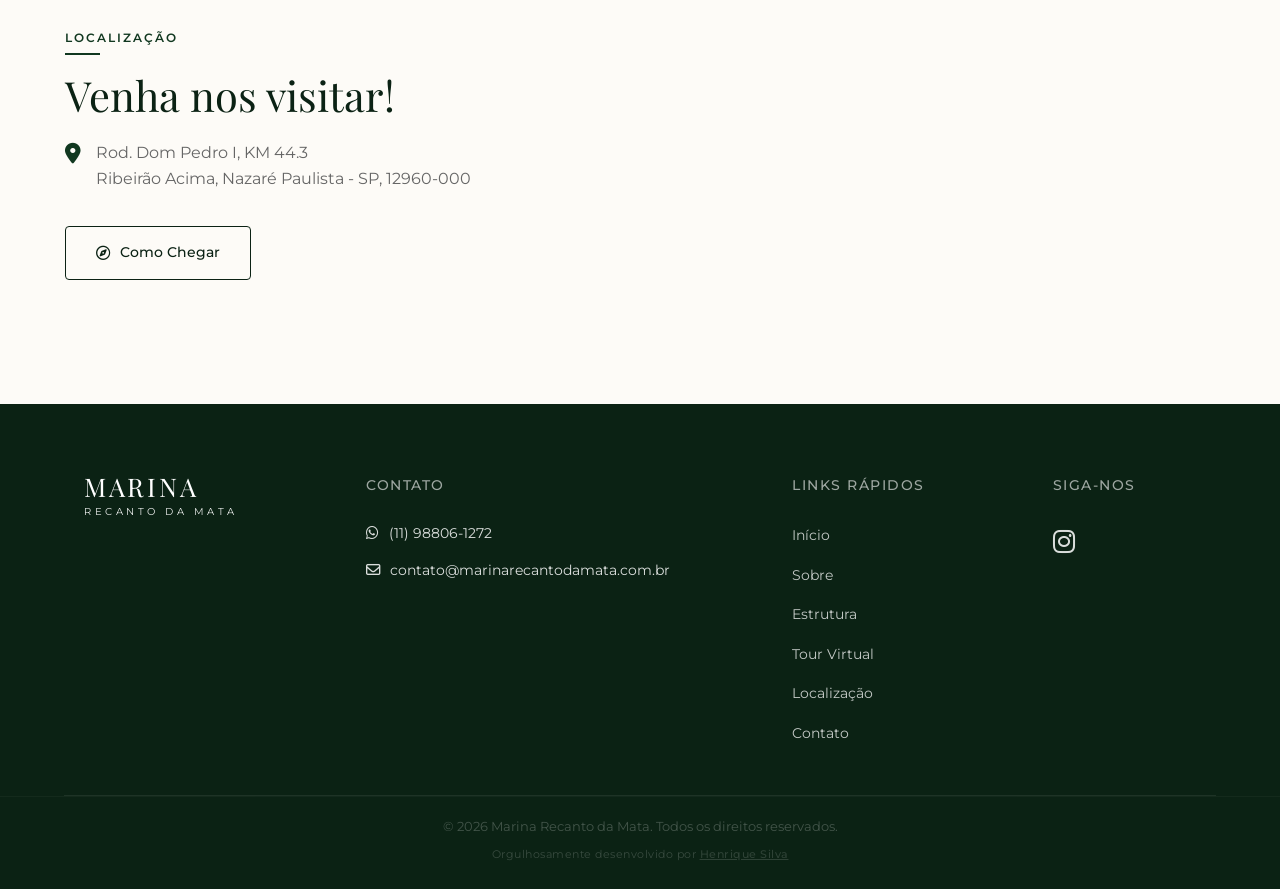
==== commit 0270e05a: "mudança no blur e otimização pleload" ====
--- a/index.html
+++ b/index.html
@@ -24,7 +24,8 @@
 <a href=#inicio>Início</a>
 <a href=#sobre>Sobre</a>
 <a href=#estrutura>Estrutura</a>
-<a href="tour-marina-destino/index.html">Tour Virtual</a>
+<a href=#tour>Tour Virtual</a>
+<a href=#localizacao>Localização</a>
 <a href=#contato>Contato</a>
 </nav>
 </div>
@@ -37,14 +38,14 @@
 <a href=https://wa.me/5511988061272 target=_blank class="btn btn-whatsapp">
 <i class="fab fa-whatsapp"></i> Reservar pelo WhatsApp
 </a>
-<a href="tour-marina-destino/index.html" target="_blank" class="btn btn-tour">
+<a href=tour-marina-destino/index.html target=_blank class="btn btn-tour">
 <i class="fas fa-cube"></i> Iniciar Tour Virtual
 </a>
 </div>
 </div>
-<div class=scroll-arrow>
+<a href=#sobre class=scroll-arrow>
 <i class="fas fa-chevron-down"></i>
-</div>
+</a>
 </section>
 <section id=sobre class=sobre-section>
 <div class="container grid-2">
@@ -139,7 +140,9 @@
 <span class=section-badge>TOUR VIRTUAL</span>
 <h2>Conheça a Marina sem sair de casa</h2>
 <p>Explore cada detalhe através do nosso tour virtual em 360°.</p>
-<a href="tour-marina-destino/index.html" class="btn btn-dark-tour"><i class="fas fa-street-view"></i> Iniciar Tour Virtual</a>
+<a href=tour-marina-destino/index.html target=_blank class="btn btn-dark-tour">
+<i class="fas fa-street-view"></i> Iniciar Tour Virtual
+</a>
 </div>
 <div class=tour-banner>
 <img src=assets/preview-tour.webp alt="Preview Tour 360">
@@ -249,5 +252,22 @@
 <script src=https://cdn.jsdelivr.net/npm/swiper@11/swiper-bundle.min.js></script>
 <script src=https://cdn.jsdelivr.net/npm/@fancyapps/ui@5.0/dist/fancybox/fancybox.umd.js></script>
 <script src=script.js></script>
+<script>document.querySelectorAll('a[href^="#"]').forEach((e=>{e.addEventListener("click",(function(e){const t=document.querySelector(this.getAttribute("href"));if(!t)return;e.preventDefault();const o=document.querySelector(".main-header").offsetHeight,r=t.offsetTop-o;window.scrollTo({top:r,behavior:"smooth"})}))}))</script>
+<script>
+window.addEventListener('load', () => {
+
+    const imagens = [
+        'tour/assets/pano.jpg',
+        'tour/assets/pano1.jpg',
+        'tour/assets/pano2.jpg'
+    ];
+
+    imagens.forEach(src => {
+        const img = new Image();
+        img.src = src;
+    });
+
+});
+</script>
 </body>
 </html>
